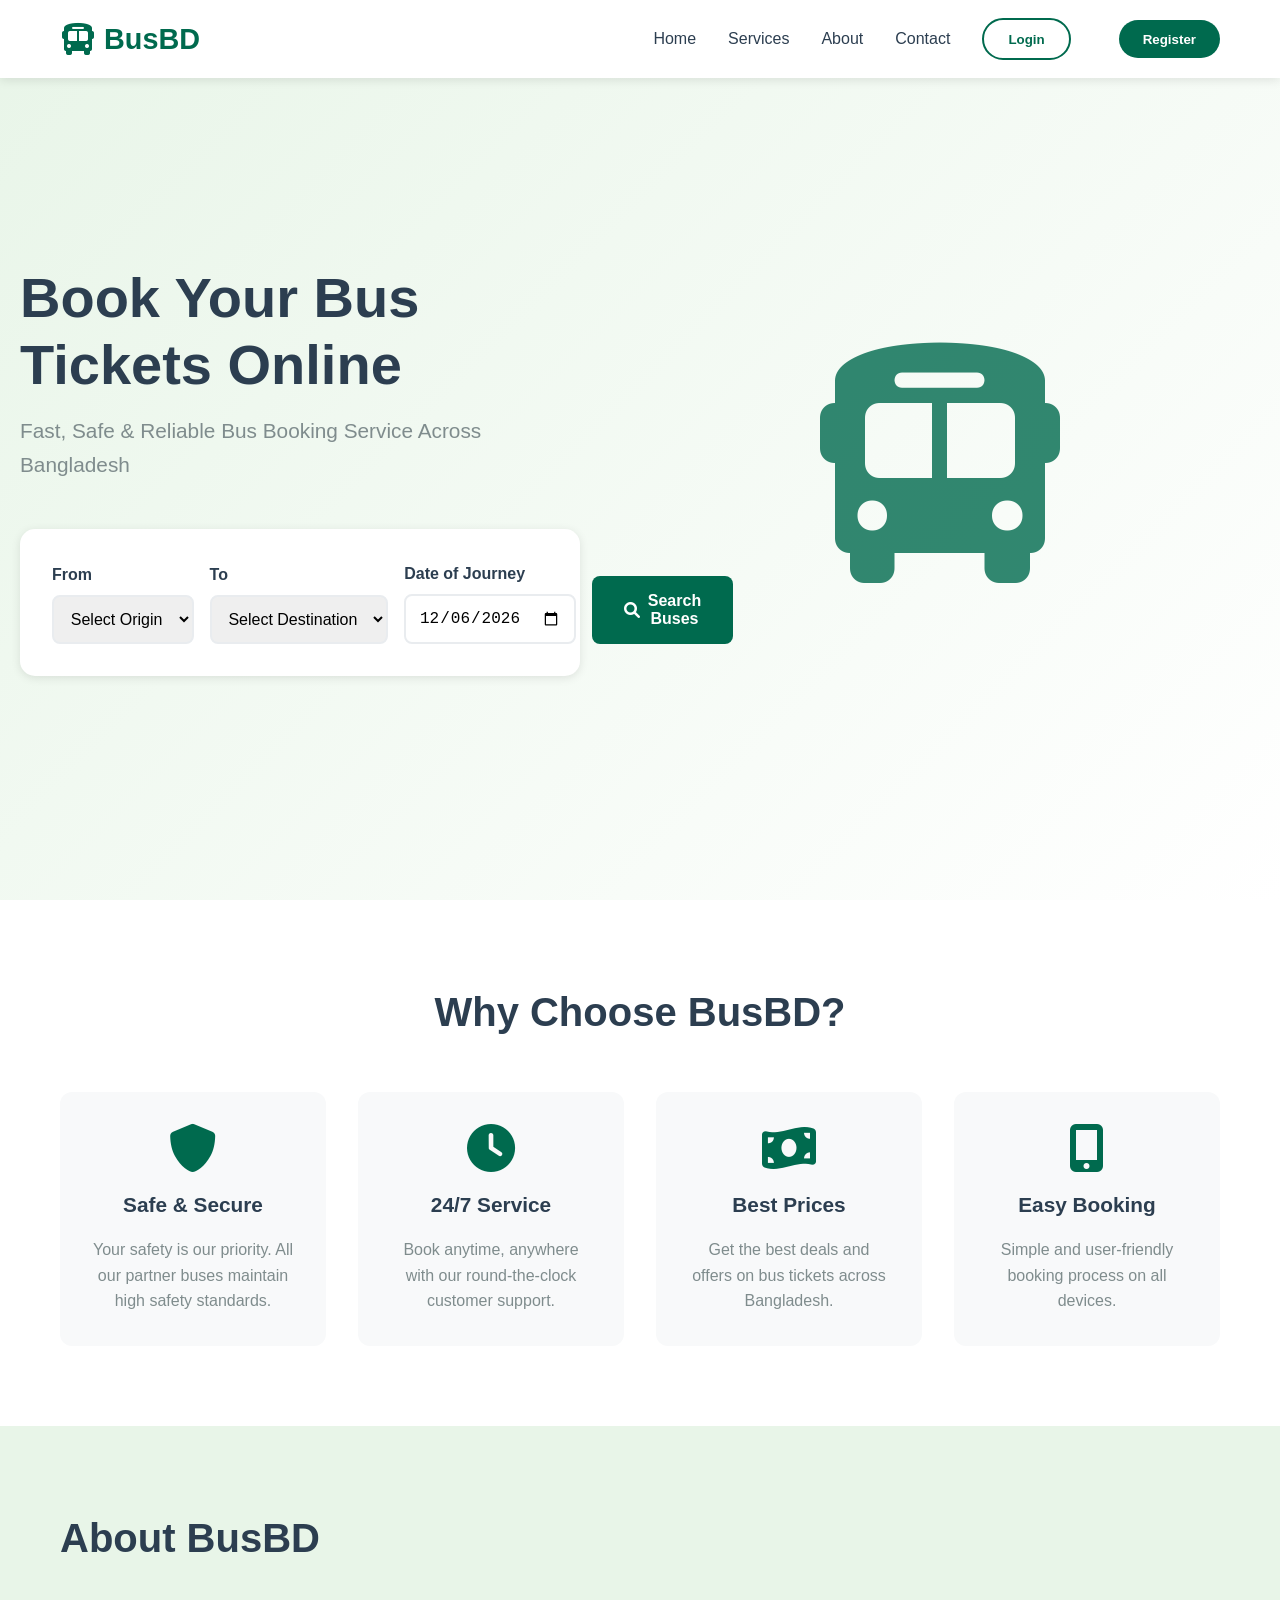
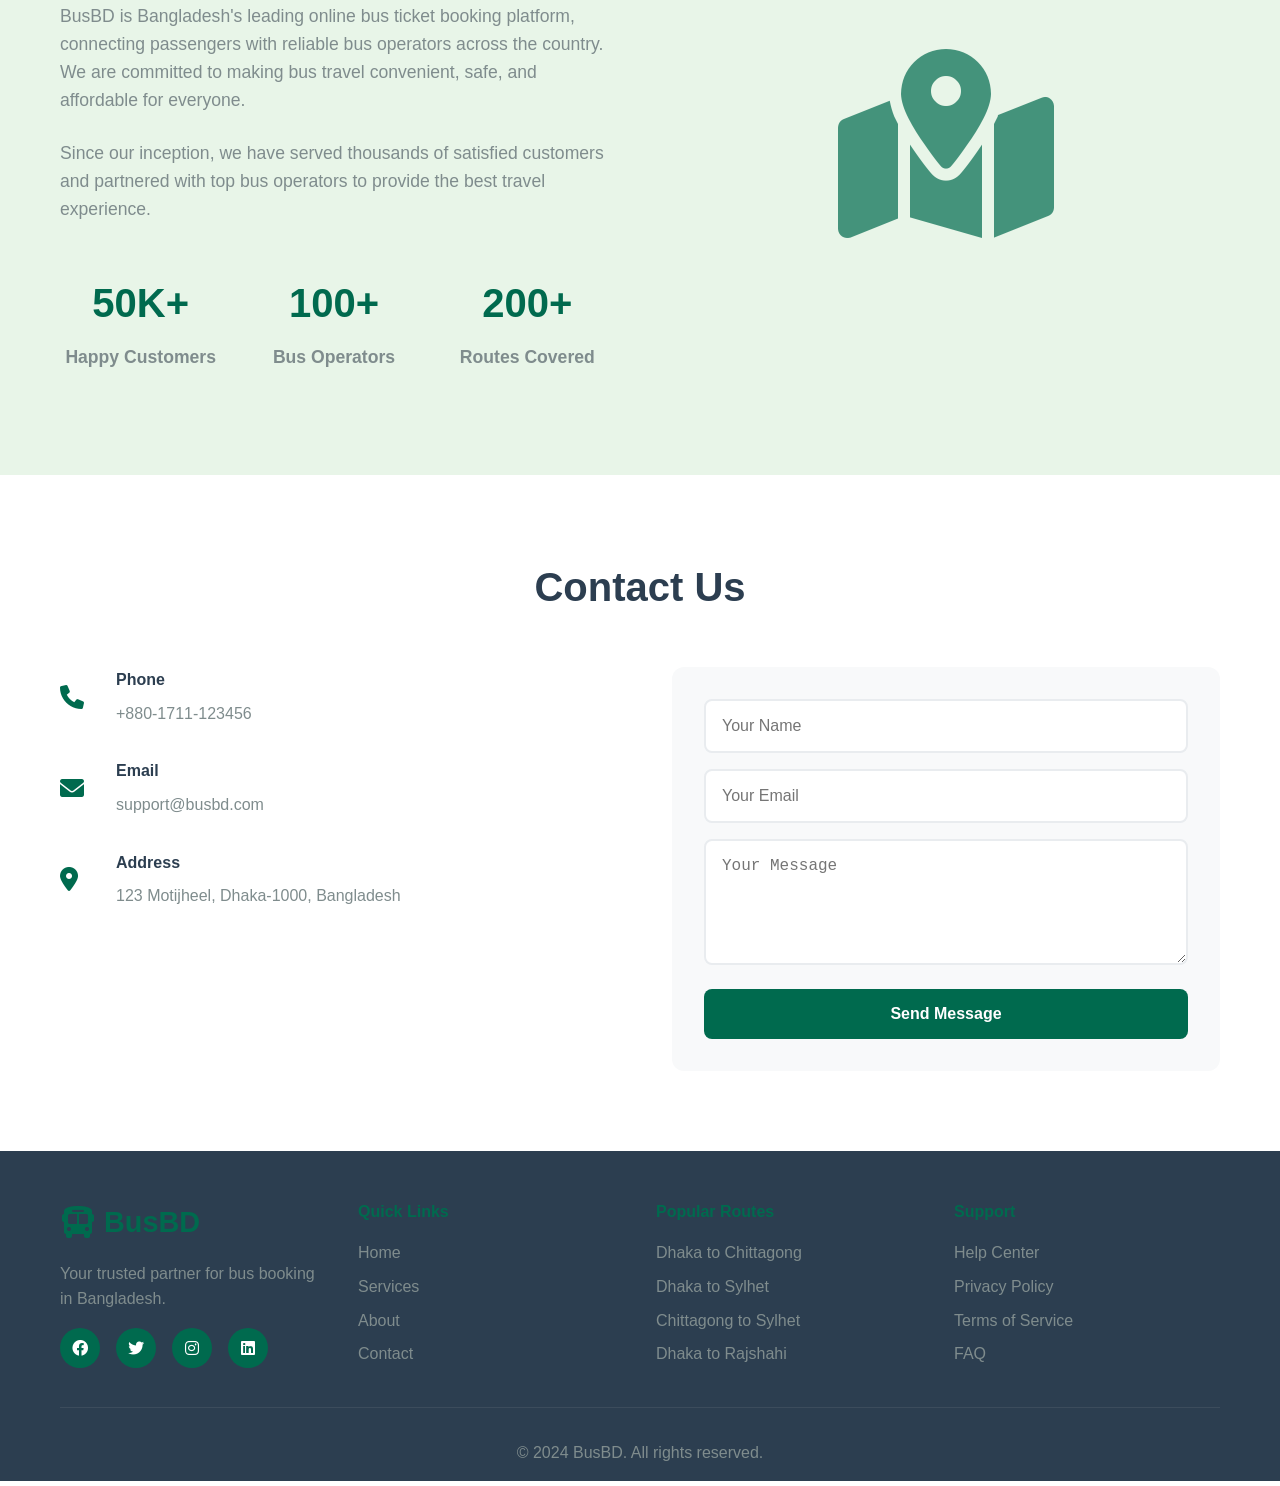
==== bus-ticketing-bd/index.html @ 6e62126b "Add BusBD bus ticketing website with full frontend implementation Co-authored-by: razinahmed45 <razi" ====
<!DOCTYPE html>
<html lang="en">
<head>
    <meta charset="UTF-8">
    <meta name="viewport" content="width=device-width, initial-scale=1.0">
    <title>BusBD - Your Trusted Bus Booking Partner</title>
    <link rel="stylesheet" href="styles.css">
    <link href="https://cdnjs.cloudflare.com/ajax/libs/font-awesome/6.0.0/css/all.min.css" rel="stylesheet">
</head>
<body>
    <!-- Navigation Bar -->
    <nav class="navbar">
        <div class="nav-container">
            <div class="nav-logo">
                <i class="fas fa-bus"></i>
                <span>BusBD</span>
            </div>
            <div class="nav-menu">
                <a href="#home" class="nav-link">Home</a>
                <a href="#services" class="nav-link">Services</a>
                <a href="#about" class="nav-link">About</a>
                <a href="#contact" class="nav-link">Contact</a>
                <button class="btn-login" onclick="showLoginModal()">Login</button>
                <button class="btn-register" onclick="showRegisterModal()">Register</button>
            </div>
            <div class="hamburger">
                <span class="bar"></span>
                <span class="bar"></span>
                <span class="bar"></span>
            </div>
        </div>
    </nav>

    <!-- Hero Section -->
    <section id="home" class="hero">
        <div class="hero-content">
            <h1>Book Your Bus Tickets Online</h1>
            <p>Fast, Safe & Reliable Bus Booking Service Across Bangladesh</p>
            
            <!-- Booking Form -->
            <div class="booking-form">
                <div class="form-row">
                    <div class="form-group">
                        <label for="from">From</label>
                        <select id="from" class="form-control">
                            <option value="">Select Origin</option>
                            <option value="dhaka">Dhaka</option>
                            <option value="chittagong">Chittagong</option>
                            <option value="sylhet">Sylhet</option>
                            <option value="rajshahi">Rajshahi</option>
                            <option value="khulna">Khulna</option>
                            <option value="barisal">Barisal</option>
                            <option value="rangpur">Rangpur</option>
                            <option value="comilla">Comilla</option>
                            <option value="mymensingh">Mymensingh</option>
                            <option value="jessore">Jessore</option>
                        </select>
                    </div>
                    <div class="form-group">
                        <label for="to">To</label>
                        <select id="to" class="form-control">
                            <option value="">Select Destination</option>
                            <option value="dhaka">Dhaka</option>
                            <option value="chittagong">Chittagong</option>
                            <option value="sylhet">Sylhet</option>
                            <option value="rajshahi">Rajshahi</option>
                            <option value="khulna">Khulna</option>
                            <option value="barisal">Barisal</option>
                            <option value="rangpur">Rangpur</option>
                            <option value="comilla">Comilla</option>
                            <option value="mymensingh">Mymensingh</option>
                            <option value="jessore">Jessore</option>
                        </select>
                    </div>
                    <div class="form-group">
                        <label for="date">Date of Journey</label>
                        <input type="date" id="date" class="form-control">
                    </div>
                    <div class="form-group">
                        <button type="button" class="btn-search" onclick="searchBuses()">
                            <i class="fas fa-search"></i> Search Buses
                        </button>
                    </div>
                </div>
            </div>
        </div>
        <div class="hero-image">
            <div class="bus-illustration">
                <i class="fas fa-bus"></i>
            </div>
        </div>
    </section>

    <!-- Bus Results Section -->
    <section id="bus-results" class="bus-results" style="display: none;">
        <div class="container">
            <h2>Available Buses</h2>
            <div id="buses-list" class="buses-list">
                <!-- Bus results will be populated here -->
            </div>
        </div>
    </section>

    <!-- Services Section -->
    <section id="services" class="services">
        <div class="container">
            <h2>Why Choose BusBD?</h2>
            <div class="services-grid">
                <div class="service-card">
                    <i class="fas fa-shield-alt"></i>
                    <h3>Safe & Secure</h3>
                    <p>Your safety is our priority. All our partner buses maintain high safety standards.</p>
                </div>
                <div class="service-card">
                    <i class="fas fa-clock"></i>
                    <h3>24/7 Service</h3>
                    <p>Book anytime, anywhere with our round-the-clock customer support.</p>
                </div>
                <div class="service-card">
                    <i class="fas fa-money-bill-wave"></i>
                    <h3>Best Prices</h3>
                    <p>Get the best deals and offers on bus tickets across Bangladesh.</p>
                </div>
                <div class="service-card">
                    <i class="fas fa-mobile-alt"></i>
                    <h3>Easy Booking</h3>
                    <p>Simple and user-friendly booking process on all devices.</p>
                </div>
            </div>
        </div>
    </section>

    <!-- About Section -->
    <section id="about" class="about">
        <div class="container">
            <div class="about-content">
                <div class="about-text">
                    <h2>About BusBD</h2>
                    <p>BusBD is Bangladesh's leading online bus ticket booking platform, connecting passengers with reliable bus operators across the country. We are committed to making bus travel convenient, safe, and affordable for everyone.</p>
                    <p>Since our inception, we have served thousands of satisfied customers and partnered with top bus operators to provide the best travel experience.</p>
                    <div class="stats">
                        <div class="stat">
                            <h3>50K+</h3>
                            <p>Happy Customers</p>
                        </div>
                        <div class="stat">
                            <h3>100+</h3>
                            <p>Bus Operators</p>
                        </div>
                        <div class="stat">
                            <h3>200+</h3>
                            <p>Routes Covered</p>
                        </div>
                    </div>
                </div>
                <div class="about-image">
                    <div class="map-illustration">
                        <i class="fas fa-map-marked-alt"></i>
                    </div>
                </div>
            </div>
        </div>
    </section>

    <!-- Contact Section -->
    <section id="contact" class="contact">
        <div class="container">
            <h2>Contact Us</h2>
            <div class="contact-content">
                <div class="contact-info">
                    <div class="contact-item">
                        <i class="fas fa-phone"></i>
                        <div>
                            <h4>Phone</h4>
                            <p>+880-1711-123456</p>
                        </div>
                    </div>
                    <div class="contact-item">
                        <i class="fas fa-envelope"></i>
                        <div>
                            <h4>Email</h4>
                            <p>support@busbd.com</p>
                        </div>
                    </div>
                    <div class="contact-item">
                        <i class="fas fa-map-marker-alt"></i>
                        <div>
                            <h4>Address</h4>
                            <p>123 Motijheel, Dhaka-1000, Bangladesh</p>
                        </div>
                    </div>
                </div>
                <div class="contact-form">
                    <form>
                        <input type="text" placeholder="Your Name" required>
                        <input type="email" placeholder="Your Email" required>
                        <textarea placeholder="Your Message" rows="5" required></textarea>
                        <button type="submit" class="btn-submit">Send Message</button>
                    </form>
                </div>
            </div>
        </div>
    </section>

    <!-- Footer -->
    <footer class="footer">
        <div class="container">
            <div class="footer-content">
                <div class="footer-section">
                    <div class="footer-logo">
                        <i class="fas fa-bus"></i>
                        <span>BusBD</span>
                    </div>
                    <p>Your trusted partner for bus booking in Bangladesh.</p>
                    <div class="social-links">
                        <a href="#"><i class="fab fa-facebook"></i></a>
                        <a href="#"><i class="fab fa-twitter"></i></a>
                        <a href="#"><i class="fab fa-instagram"></i></a>
                        <a href="#"><i class="fab fa-linkedin"></i></a>
                    </div>
                </div>
                <div class="footer-section">
                    <h4>Quick Links</h4>
                    <ul>
                        <li><a href="#home">Home</a></li>
                        <li><a href="#services">Services</a></li>
                        <li><a href="#about">About</a></li>
                        <li><a href="#contact">Contact</a></li>
                    </ul>
                </div>
                <div class="footer-section">
                    <h4>Popular Routes</h4>
                    <ul>
                        <li><a href="#">Dhaka to Chittagong</a></li>
                        <li><a href="#">Dhaka to Sylhet</a></li>
                        <li><a href="#">Chittagong to Sylhet</a></li>
                        <li><a href="#">Dhaka to Rajshahi</a></li>
                    </ul>
                </div>
                <div class="footer-section">
                    <h4>Support</h4>
                    <ul>
                        <li><a href="#">Help Center</a></li>
                        <li><a href="#">Privacy Policy</a></li>
                        <li><a href="#">Terms of Service</a></li>
                        <li><a href="#">FAQ</a></li>
                    </ul>
                </div>
            </div>
            <div class="footer-bottom">
                <p>&copy; 2024 BusBD. All rights reserved.</p>
            </div>
        </div>
    </footer>

    <!-- Login Modal -->
    <div id="loginModal" class="modal">
        <div class="modal-content">
            <span class="close" onclick="closeModal('loginModal')">&times;</span>
            <h2>Login to Your Account</h2>
            <form id="loginForm" onsubmit="handleLogin(event)">
                <div class="form-group">
                    <label for="loginEmail">Email or Phone</label>
                    <input type="text" id="loginEmail" required>
                </div>
                <div class="form-group">
                    <label for="loginPassword">Password</label>
                    <input type="password" id="loginPassword" required>
                </div>
                <div class="form-options">
                    <label class="checkbox">
                        <input type="checkbox" id="rememberMe">
                        <span class="checkmark"></span>
                        Remember me
                    </label>
                    <a href="#" class="forgot-password">Forgot Password?</a>
                </div>
                <button type="submit" class="btn-submit">Login</button>
                <p class="form-switch">Don't have an account? <a href="#" onclick="switchToRegister()">Register here</a></p>
            </form>
        </div>
    </div>

    <!-- Register Modal -->
    <div id="registerModal" class="modal">
        <div class="modal-content">
            <span class="close" onclick="closeModal('registerModal')">&times;</span>
            <h2>Create Your Account</h2>
            <form id="registerForm" onsubmit="handleRegister(event)">
                <div class="form-row">
                    <div class="form-group">
                        <label for="firstName">First Name</label>
                        <input type="text" id="firstName" required>
                    </div>
                    <div class="form-group">
                        <label for="lastName">Last Name</label>
                        <input type="text" id="lastName" required>
                    </div>
                </div>
                <div class="form-group">
                    <label for="registerEmail">Email</label>
                    <input type="email" id="registerEmail" required>
                </div>
                <div class="form-group">
                    <label for="phone">Phone Number</label>
                    <input type="tel" id="phone" placeholder="+880" required>
                </div>
                <div class="form-group">
                    <label for="registerPassword">Password</label>
                    <input type="password" id="registerPassword" required>
                </div>
                <div class="form-group">
                    <label for="confirmPassword">Confirm Password</label>
                    <input type="password" id="confirmPassword" required>
                </div>
                <div class="form-options">
                    <label class="checkbox">
                        <input type="checkbox" id="agreeTerms" required>
                        <span class="checkmark"></span>
                        I agree to the <a href="#">Terms and Conditions</a>
                    </label>
                </div>
                <button type="submit" class="btn-submit">Create Account</button>
                <p class="form-switch">Already have an account? <a href="#" onclick="switchToLogin()">Login here</a></p>
            </form>
        </div>
    </div>

    <script src="script.js"></script>
</body>
</html>
---- bus-ticketing-bd/styles.css ----
/* Reset and Base Styles */
* {
    margin: 0;
    padding: 0;
    box-sizing: border-box;
}

body {
    font-family: 'Segoe UI', Tahoma, Geneva, Verdana, sans-serif;
    line-height: 1.6;
    color: #333;
    overflow-x: hidden;
}

.container {
    max-width: 1200px;
    margin: 0 auto;
    padding: 0 20px;
}

/* Color Scheme - Bangladesh Theme */
:root {
    --primary-color: #006A4E; /* Bangladesh Green */
    --secondary-color: #DC143C; /* Bangladesh Red */
    --accent-color: #FF6B35;
    --light-green: #E8F5E8;
    --dark-green: #004A36;
    --text-dark: #2C3E50;
    --text-light: #7F8C8D;
    --white: #FFFFFF;
    --light-gray: #F8F9FA;
    --border-color: #E9ECEF;
    --shadow: 0 2px 10px rgba(0, 0, 0, 0.1);
}

/* Navigation */
.navbar {
    background: var(--white);
    box-shadow: var(--shadow);
    position: fixed;
    top: 0;
    width: 100%;
    z-index: 1000;
    padding: 1rem 0;
}

.nav-container {
    display: flex;
    justify-content: space-between;
    align-items: center;
    max-width: 1200px;
    margin: 0 auto;
    padding: 0 20px;
}

.nav-logo {
    display: flex;
    align-items: center;
    font-size: 1.8rem;
    font-weight: bold;
    color: var(--primary-color);
}

.nav-logo i {
    margin-right: 0.5rem;
    font-size: 2rem;
}

.nav-menu {
    display: flex;
    align-items: center;
    gap: 2rem;
}

.nav-link {
    text-decoration: none;
    color: var(--text-dark);
    font-weight: 500;
    transition: color 0.3s ease;
    position: relative;
}

.nav-link:hover {
    color: var(--primary-color);
}

.nav-link::after {
    content: '';
    position: absolute;
    bottom: -5px;
    left: 0;
    width: 0;
    height: 2px;
    background: var(--primary-color);
    transition: width 0.3s ease;
}

.nav-link:hover::after {
    width: 100%;
}

.btn-login, .btn-register {
    padding: 0.7rem 1.5rem;
    border: none;
    border-radius: 25px;
    font-weight: 600;
    cursor: pointer;
    transition: all 0.3s ease;
    text-decoration: none;
    display: inline-block;
}

.btn-login {
    background: transparent;
    color: var(--primary-color);
    border: 2px solid var(--primary-color);
}

.btn-login:hover {
    background: var(--primary-color);
    color: var(--white);
}

.btn-register {
    background: var(--primary-color);
    color: var(--white);
    margin-left: 1rem;
}

.btn-register:hover {
    background: var(--dark-green);
}

.hamburger {
    display: none;
    flex-direction: column;
    cursor: pointer;
}

.bar {
    width: 25px;
    height: 3px;
    background: var(--primary-color);
    margin: 3px 0;
    transition: 0.3s;
}

/* Hero Section */
.hero {
    background: linear-gradient(135deg, var(--light-green) 0%, var(--white) 100%);
    min-height: 100vh;
    display: flex;
    align-items: center;
    padding: 120px 0 80px;
}

.hero-content {
    flex: 1;
    max-width: 600px;
    padding: 0 20px;
}

.hero h1 {
    font-size: 3.5rem;
    color: var(--text-dark);
    margin-bottom: 1rem;
    line-height: 1.2;
}

.hero p {
    font-size: 1.3rem;
    color: var(--text-light);
    margin-bottom: 3rem;
}

.hero-image {
    flex: 1;
    display: flex;
    justify-content: center;
    align-items: center;
    padding: 0 20px;
}

.bus-illustration {
    font-size: 15rem;
    color: var(--primary-color);
    opacity: 0.8;
    animation: float 3s ease-in-out infinite;
}

@keyframes float {
    0%, 100% { transform: translateY(0px); }
    50% { transform: translateY(-20px); }
}

/* Booking Form */
.booking-form {
    background: var(--white);
    padding: 2rem;
    border-radius: 15px;
    box-shadow: var(--shadow);
    margin-top: 2rem;
}

.form-row {
    display: grid;
    grid-template-columns: 1fr 1fr 1fr auto;
    gap: 1rem;
    align-items: end;
}

.form-group {
    display: flex;
    flex-direction: column;
}

.form-group label {
    margin-bottom: 0.5rem;
    font-weight: 600;
    color: var(--text-dark);
}

.form-control {
    padding: 0.8rem;
    border: 2px solid var(--border-color);
    border-radius: 8px;
    font-size: 1rem;
    transition: border-color 0.3s ease;
}

.form-control:focus {
    outline: none;
    border-color: var(--primary-color);
}

.btn-search {
    background: var(--primary-color);
    color: var(--white);
    border: none;
    padding: 1rem 2rem;
    border-radius: 8px;
    font-size: 1rem;
    font-weight: 600;
    cursor: pointer;
    transition: all 0.3s ease;
    display: flex;
    align-items: center;
    gap: 0.5rem;
}

.btn-search:hover {
    background: var(--dark-green);
    transform: translateY(-2px);
}

/* Bus Results */
.bus-results {
    padding: 4rem 0;
    background: var(--light-gray);
}

.bus-results h2 {
    text-align: center;
    margin-bottom: 3rem;
    color: var(--text-dark);
    font-size: 2.5rem;
}

.buses-list {
    display: flex;
    flex-direction: column;
    gap: 1rem;
}

.bus-card {
    background: var(--white);
    padding: 2rem;
    border-radius: 12px;
    box-shadow: var(--shadow);
    display: grid;
    grid-template-columns: 1fr 2fr 1fr auto;
    gap: 2rem;
    align-items: center;
    transition: transform 0.3s ease;
}

.bus-card:hover {
    transform: translateY(-5px);
}

.bus-info h3 {
    color: var(--primary-color);
    font-size: 1.3rem;
    margin-bottom: 0.5rem;
}

.bus-type {
    color: var(--text-light);
    font-size: 0.9rem;
}

.route-info {
    display: flex;
    align-items: center;
    gap: 1rem;
}

.time-info {
    text-align: center;
}

.departure, .arrival {
    font-size: 1.2rem;
    font-weight: bold;
    color: var(--text-dark);
}

.duration {
    color: var(--text-light);
    font-size: 0.9rem;
}

.price-info {
    text-align: center;
}

.price {
    font-size: 1.5rem;
    font-weight: bold;
    color: var(--secondary-color);
}

.currency {
    font-size: 0.9rem;
    color: var(--text-light);
}

.btn-book {
    background: var(--secondary-color);
    color: var(--white);
    border: none;
    padding: 1rem 2rem;
    border-radius: 8px;
    font-weight: 600;
    cursor: pointer;
    transition: all 0.3s ease;
}

.btn-book:hover {
    background: #B91C3C;
    transform: translateY(-2px);
}

/* Services Section */
.services {
    padding: 5rem 0;
    background: var(--white);
}

.services h2 {
    text-align: center;
    margin-bottom: 3rem;
    color: var(--text-dark);
    font-size: 2.5rem;
}

.services-grid {
    display: grid;
    grid-template-columns: repeat(auto-fit, minmax(250px, 1fr));
    gap: 2rem;
}

.service-card {
    text-align: center;
    padding: 2rem;
    border-radius: 12px;
    transition: transform 0.3s ease;
    background: var(--light-gray);
}

.service-card:hover {
    transform: translateY(-10px);
    box-shadow: var(--shadow);
}

.service-card i {
    font-size: 3rem;
    color: var(--primary-color);
    margin-bottom: 1rem;
}

.service-card h3 {
    color: var(--text-dark);
    margin-bottom: 1rem;
    font-size: 1.3rem;
}

.service-card p {
    color: var(--text-light);
}

/* About Section */
.about {
    padding: 5rem 0;
    background: var(--light-green);
}

.about-content {
    display: grid;
    grid-template-columns: 1fr 1fr;
    gap: 4rem;
    align-items: center;
}

.about-text h2 {
    color: var(--text-dark);
    margin-bottom: 2rem;
    font-size: 2.5rem;
}

.about-text p {
    color: var(--text-light);
    margin-bottom: 1.5rem;
    font-size: 1.1rem;
}

.stats {
    display: grid;
    grid-template-columns: repeat(3, 1fr);
    gap: 2rem;
    margin-top: 3rem;
}

.stat {
    text-align: center;
}

.stat h3 {
    font-size: 2.5rem;
    color: var(--primary-color);
    margin-bottom: 0.5rem;
}

.stat p {
    color: var(--text-light);
    font-weight: 600;
}

.about-image {
    display: flex;
    justify-content: center;
    align-items: center;
}

.map-illustration {
    font-size: 12rem;
    color: var(--primary-color);
    opacity: 0.7;
}

/* Contact Section */
.contact {
    padding: 5rem 0;
    background: var(--white);
}

.contact h2 {
    text-align: center;
    margin-bottom: 3rem;
    color: var(--text-dark);
    font-size: 2.5rem;
}

.contact-content {
    display: grid;
    grid-template-columns: 1fr 1fr;
    gap: 4rem;
}

.contact-info {
    display: flex;
    flex-direction: column;
    gap: 2rem;
}

.contact-item {
    display: flex;
    align-items: center;
    gap: 1rem;
}

.contact-item i {
    font-size: 1.5rem;
    color: var(--primary-color);
    width: 40px;
}

.contact-item h4 {
    color: var(--text-dark);
    margin-bottom: 0.5rem;
}

.contact-item p {
    color: var(--text-light);
}

.contact-form {
    background: var(--light-gray);
    padding: 2rem;
    border-radius: 12px;
}

.contact-form input,
.contact-form textarea {
    width: 100%;
    padding: 1rem;
    margin-bottom: 1rem;
    border: 2px solid var(--border-color);
    border-radius: 8px;
    font-size: 1rem;
    transition: border-color 0.3s ease;
}

.contact-form input:focus,
.contact-form textarea:focus {
    outline: none;
    border-color: var(--primary-color);
}

.btn-submit {
    background: var(--primary-color);
    color: var(--white);
    border: none;
    padding: 1rem 2rem;
    border-radius: 8px;
    font-size: 1rem;
    font-weight: 600;
    cursor: pointer;
    transition: all 0.3s ease;
    width: 100%;
}

.btn-submit:hover {
    background: var(--dark-green);
}

/* Footer */
.footer {
    background: var(--text-dark);
    color: var(--white);
    padding: 3rem 0 1rem;
}

.footer-content {
    display: grid;
    grid-template-columns: repeat(auto-fit, minmax(250px, 1fr));
    gap: 2rem;
    margin-bottom: 2rem;
}

.footer-section h4 {
    margin-bottom: 1rem;
    color: var(--primary-color);
}

.footer-logo {
    display: flex;
    align-items: center;
    font-size: 1.8rem;
    font-weight: bold;
    color: var(--primary-color);
    margin-bottom: 1rem;
}

.footer-logo i {
    margin-right: 0.5rem;
    font-size: 2rem;
}

.footer-section p {
    color: var(--text-light);
    margin-bottom: 1rem;
}

.footer-section ul {
    list-style: none;
}

.footer-section ul li {
    margin-bottom: 0.5rem;
}

.footer-section ul li a {
    color: var(--text-light);
    text-decoration: none;
    transition: color 0.3s ease;
}

.footer-section ul li a:hover {
    color: var(--primary-color);
}

.social-links {
    display: flex;
    gap: 1rem;
    margin-top: 1rem;
}

.social-links a {
    width: 40px;
    height: 40px;
    background: var(--primary-color);
    color: var(--white);
    display: flex;
    align-items: center;
    justify-content: center;
    border-radius: 50%;
    text-decoration: none;
    transition: all 0.3s ease;
}

.social-links a:hover {
    background: var(--secondary-color);
    transform: translateY(-3px);
}

.footer-bottom {
    text-align: center;
    padding-top: 2rem;
    border-top: 1px solid #3C4C5C;
    color: var(--text-light);
}

/* Modal Styles */
.modal {
    display: none;
    position: fixed;
    z-index: 2000;
    left: 0;
    top: 0;
    width: 100%;
    height: 100%;
    background-color: rgba(0, 0, 0, 0.5);
    backdrop-filter: blur(5px);
}

.modal-content {
    background-color: var(--white);
    margin: 5% auto;
    padding: 2rem;
    border-radius: 15px;
    width: 90%;
    max-width: 500px;
    position: relative;
    animation: modalSlideIn 0.3s ease;
}

@keyframes modalSlideIn {
    from {
        opacity: 0;
        transform: translateY(-50px);
    }
    to {
        opacity: 1;
        transform: translateY(0);
    }
}

.close {
    color: var(--text-light);
    float: right;
    font-size: 2rem;
    font-weight: bold;
    cursor: pointer;
    transition: color 0.3s ease;
}

.close:hover {
    color: var(--secondary-color);
}

.modal-content h2 {
    color: var(--text-dark);
    margin-bottom: 2rem;
    text-align: center;
}

.modal-content .form-row {
    display: grid;
    grid-template-columns: 1fr 1fr;
    gap: 1rem;
}

.modal-content .form-group {
    margin-bottom: 1rem;
}

.modal-content .form-group label {
    display: block;
    margin-bottom: 0.5rem;
    color: var(--text-dark);
    font-weight: 600;
}

.modal-content .form-group input {
    width: 100%;
    padding: 0.8rem;
    border: 2px solid var(--border-color);
    border-radius: 8px;
    font-size: 1rem;
    transition: border-color 0.3s ease;
}

.modal-content .form-group input:focus {
    outline: none;
    border-color: var(--primary-color);
}

.form-options {
    display: flex;
    justify-content: space-between;
    align-items: center;
    margin: 1rem 0;
}

.checkbox {
    display: flex;
    align-items: center;
    cursor: pointer;
    user-select: none;
}

.checkbox input {
    width: auto !important;
    margin-right: 0.5rem;
}

.forgot-password {
    color: var(--primary-color);
    text-decoration: none;
    font-size: 0.9rem;
}

.forgot-password:hover {
    text-decoration: underline;
}

.form-switch {
    text-align: center;
    margin-top: 1rem;
    color: var(--text-light);
}

.form-switch a {
    color: var(--primary-color);
    text-decoration: none;
    font-weight: 600;
}

.form-switch a:hover {
    text-decoration: underline;
}

/* Responsive Design */
@media (max-width: 768px) {
    .nav-menu {
        display: none;
    }
    
    .hamburger {
        display: flex;
    }
    
    .hero {
        flex-direction: column;
        text-align: center;
        padding: 100px 0 60px;
    }
    
    .hero h1 {
        font-size: 2.5rem;
    }
    
    .hero-image {
        margin-top: 2rem;
    }
    
    .bus-illustration {
        font-size: 8rem;
    }
    
    .form-row {
        grid-template-columns: 1fr;
    }
    
    .bus-card {
        grid-template-columns: 1fr;
        text-align: center;
        gap: 1rem;
    }
    
    .about-content {
        grid-template-columns: 1fr;
        gap: 2rem;
    }
    
    .contact-content {
        grid-template-columns: 1fr;
        gap: 2rem;
    }
    
    .stats {
        grid-template-columns: 1fr;
        gap: 1rem;
    }
    
    .services-grid {
        grid-template-columns: 1fr;
    }
    
    .footer-content {
        grid-template-columns: 1fr;
        text-align: center;
    }
    
    .modal-content {
        margin: 10% auto;
        padding: 1.5rem;
    }
    
    .modal-content .form-row {
        grid-template-columns: 1fr;
    }
}

@media (max-width: 480px) {
    .hero h1 {
        font-size: 2rem;
    }
    
    .hero p {
        font-size: 1.1rem;
    }
    
    .bus-illustration {
        font-size: 6rem;
    }
    
    .map-illustration {
        font-size: 8rem;
    }
    
    .booking-form {
        padding: 1rem;
    }
}

/* Smooth Scrolling */
html {
    scroll-behavior: smooth;
}

/* Loading Animation */
.loading {
    display: inline-block;
    width: 20px;
    height: 20px;
    border: 3px solid rgba(255, 255, 255, 0.3);
    border-radius: 50%;
    border-top-color: var(--white);
    animation: spin 1s ease-in-out infinite;
}

@keyframes spin {
    to { transform: rotate(360deg); }
}

/* Success Message */
.success-message {
    background: #d4edda;
    color: #155724;
    padding: 1rem;
    border-radius: 8px;
    margin-bottom: 1rem;
    border: 1px solid #c3e6cb;
}

/* Error Message */
.error-message {
    background: #f8d7da;
    color: #721c24;
    padding: 1rem;
    border-radius: 8px;
    margin-bottom: 1rem;
    border: 1px solid #f5c6cb;
}
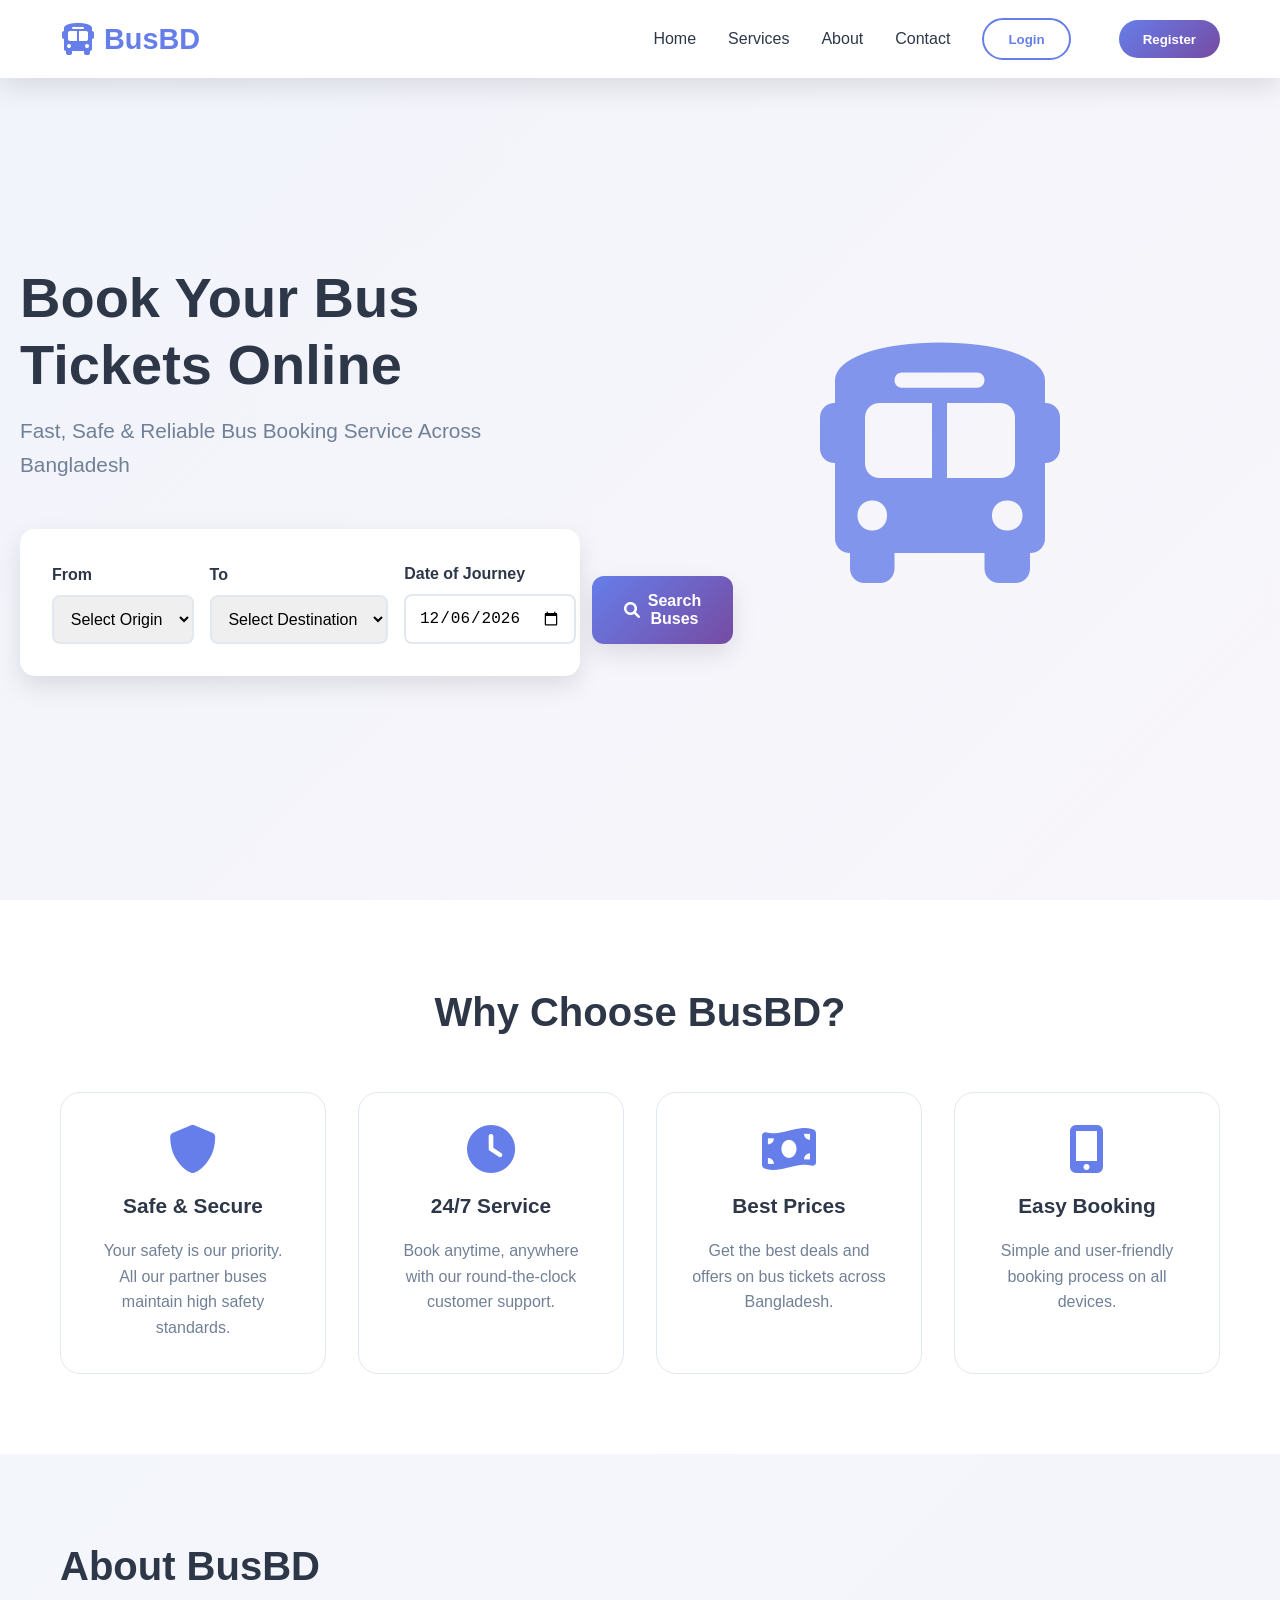
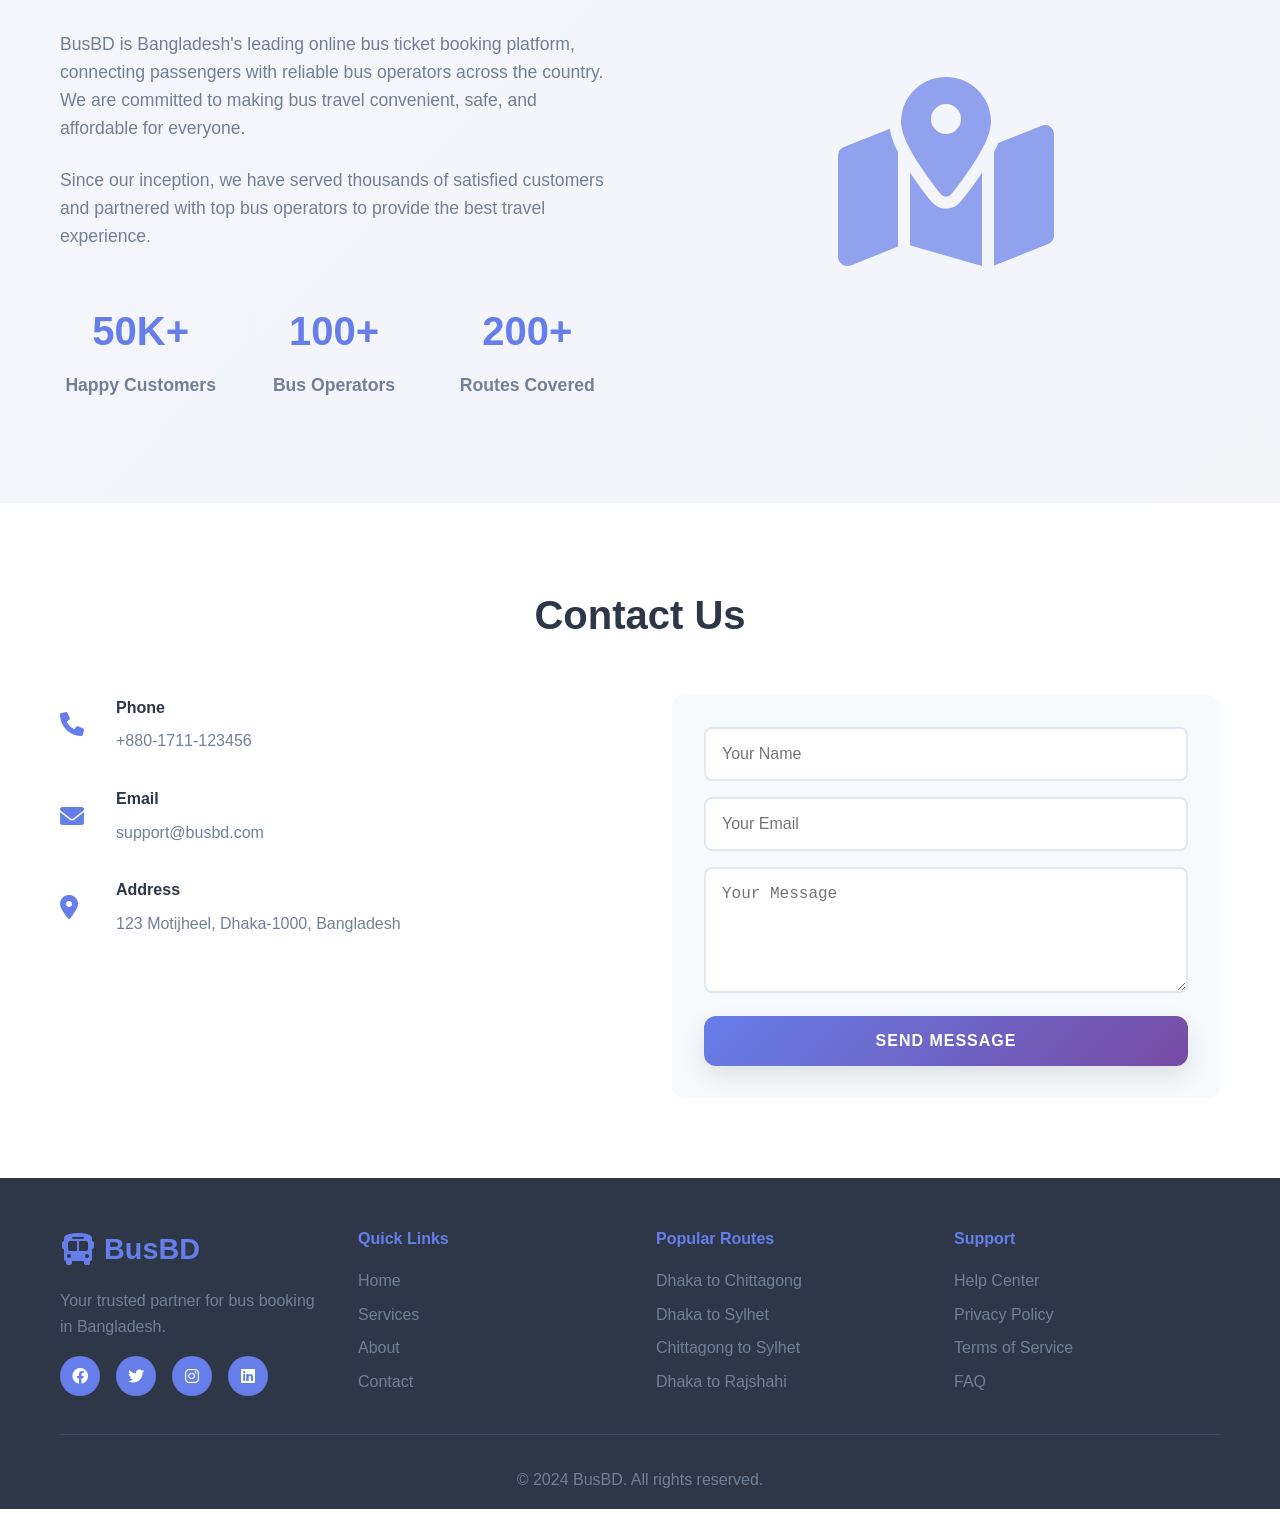
==== commit e946781f: "Enhance UI with modern design, improved modals, and responsive features Co-authored-by: razinahmed45" ====
--- a/bus-ticketing-bd/index.html
+++ b/bus-ticketing-bd/index.html
@@ -257,27 +257,29 @@
     <div id="loginModal" class="modal">
         <div class="modal-content">
             <span class="close" onclick="closeModal('loginModal')">&times;</span>
-            <h2>Login to Your Account</h2>
-            <form id="loginForm" onsubmit="handleLogin(event)">
-                <div class="form-group">
-                    <label for="loginEmail">Email or Phone</label>
-                    <input type="text" id="loginEmail" required>
-                </div>
-                <div class="form-group">
-                    <label for="loginPassword">Password</label>
-                    <input type="password" id="loginPassword" required>
-                </div>
-                <div class="form-options">
-                    <label class="checkbox">
-                        <input type="checkbox" id="rememberMe">
-                        <span class="checkmark"></span>
-                        Remember me
-                    </label>
-                    <a href="#" class="forgot-password">Forgot Password?</a>
-                </div>
-                <button type="submit" class="btn-submit">Login</button>
-                <p class="form-switch">Don't have an account? <a href="#" onclick="switchToRegister()">Register here</a></p>
-            </form>
+            <h2>Welcome Back</h2>
+            <div class="modal-form-container">
+                <form id="loginForm" onsubmit="handleLogin(event)">
+                    <div class="form-group">
+                        <label for="loginEmail">Email or Phone</label>
+                        <input type="text" id="loginEmail" required>
+                    </div>
+                    <div class="form-group">
+                        <label for="loginPassword">Password</label>
+                        <input type="password" id="loginPassword" required>
+                    </div>
+                    <div class="form-options">
+                        <label class="checkbox">
+                            <input type="checkbox" id="rememberMe">
+                            <span class="checkmark"></span>
+                            Remember me
+                        </label>
+                        <a href="#" class="forgot-password">Forgot Password?</a>
+                    </div>
+                    <button type="submit" class="btn-submit">Login</button>
+                    <p class="form-switch">Don't have an account? <a href="#" onclick="switchToRegister()">Register here</a></p>
+                </form>
+            </div>
         </div>
     </div>
 
@@ -285,44 +287,46 @@
     <div id="registerModal" class="modal">
         <div class="modal-content">
             <span class="close" onclick="closeModal('registerModal')">&times;</span>
-            <h2>Create Your Account</h2>
-            <form id="registerForm" onsubmit="handleRegister(event)">
-                <div class="form-row">
-                    <div class="form-group">
-                        <label for="firstName">First Name</label>
-                        <input type="text" id="firstName" required>
-                    </div>
-                    <div class="form-group">
-                        <label for="lastName">Last Name</label>
-                        <input type="text" id="lastName" required>
-                    </div>
-                </div>
-                <div class="form-group">
-                    <label for="registerEmail">Email</label>
-                    <input type="email" id="registerEmail" required>
-                </div>
-                <div class="form-group">
-                    <label for="phone">Phone Number</label>
-                    <input type="tel" id="phone" placeholder="+880" required>
-                </div>
-                <div class="form-group">
-                    <label for="registerPassword">Password</label>
-                    <input type="password" id="registerPassword" required>
-                </div>
-                <div class="form-group">
-                    <label for="confirmPassword">Confirm Password</label>
-                    <input type="password" id="confirmPassword" required>
-                </div>
-                <div class="form-options">
-                    <label class="checkbox">
-                        <input type="checkbox" id="agreeTerms" required>
-                        <span class="checkmark"></span>
-                        I agree to the <a href="#">Terms and Conditions</a>
-                    </label>
-                </div>
-                <button type="submit" class="btn-submit">Create Account</button>
-                <p class="form-switch">Already have an account? <a href="#" onclick="switchToLogin()">Login here</a></p>
-            </form>
+            <h2>Join BusBD</h2>
+            <div class="modal-form-container">
+                <form id="registerForm" onsubmit="handleRegister(event)">
+                    <div class="form-row">
+                        <div class="form-group">
+                            <label for="firstName">First Name</label>
+                            <input type="text" id="firstName" required>
+                        </div>
+                        <div class="form-group">
+                            <label for="lastName">Last Name</label>
+                            <input type="text" id="lastName" required>
+                        </div>
+                    </div>
+                    <div class="form-group">
+                        <label for="registerEmail">Email</label>
+                        <input type="email" id="registerEmail" required>
+                    </div>
+                    <div class="form-group">
+                        <label for="phone">Phone Number</label>
+                        <input type="tel" id="phone" placeholder="+880" required>
+                    </div>
+                    <div class="form-group">
+                        <label for="registerPassword">Password</label>
+                        <input type="password" id="registerPassword" required>
+                    </div>
+                    <div class="form-group">
+                        <label for="confirmPassword">Confirm Password</label>
+                        <input type="password" id="confirmPassword" required>
+                    </div>
+                    <div class="form-options">
+                        <label class="checkbox">
+                            <input type="checkbox" id="agreeTerms" required>
+                            <span class="checkmark"></span>
+                            I agree to the <a href="#">Terms and Conditions</a>
+                        </label>
+                    </div>
+                    <button type="submit" class="btn-submit">Create Account</button>
+                    <p class="form-switch">Already have an account? <a href="#" onclick="switchToLogin()">Login here</a></p>
+                </form>
+            </div>
         </div>
     </div>
 
--- a/bus-ticketing-bd/styles.css
+++ b/bus-ticketing-bd/styles.css
@@ -18,19 +18,23 @@
     padding: 0 20px;
 }
 
-/* Color Scheme - Bangladesh Theme */
+/* Modern Color Scheme */
 :root {
-    --primary-color: #006A4E; /* Bangladesh Green */
-    --secondary-color: #DC143C; /* Bangladesh Red */
-    --accent-color: #FF6B35;
-    --light-green: #E8F5E8;
-    --dark-green: #004A36;
-    --text-dark: #2C3E50;
-    --text-light: #7F8C8D;
+    --primary-color: #667eea; /* Modern Blue */
+    --secondary-color: #764ba2; /* Purple */
+    --accent-color: #f093fb; /* Pink */
+    --gradient-primary: linear-gradient(135deg, #667eea 0%, #764ba2 100%);
+    --gradient-secondary: linear-gradient(135deg, #f093fb 0%, #f5576c 100%);
+    --gradient-light: linear-gradient(135deg, #667eea 0%, #764ba2 100%);
+    --light-bg: #f8fafc;
+    --dark-bg: #1a202c;
+    --text-dark: #2d3748;
+    --text-light: #718096;
     --white: #FFFFFF;
-    --light-gray: #F8F9FA;
-    --border-color: #E9ECEF;
-    --shadow: 0 2px 10px rgba(0, 0, 0, 0.1);
+    --light-gray: #f7fafc;
+    --border-color: #e2e8f0;
+    --shadow: 0 10px 25px rgba(0, 0, 0, 0.1);
+    --shadow-lg: 0 20px 40px rgba(0, 0, 0, 0.15);
 }
 
 /* Navigation */
@@ -122,13 +126,16 @@
 }
 
 .btn-register {
-    background: var(--primary-color);
+    background: var(--gradient-primary);
     color: var(--white);
     margin-left: 1rem;
+    border: none;
 }
 
 .btn-register:hover {
-    background: var(--dark-green);
+    background: var(--gradient-secondary);
+    transform: translateY(-2px);
+    box-shadow: var(--shadow);
 }
 
 .hamburger {
@@ -147,17 +154,32 @@
 
 /* Hero Section */
 .hero {
-    background: linear-gradient(135deg, var(--light-green) 0%, var(--white) 100%);
+    background: linear-gradient(135deg, var(--light-bg) 0%, var(--white) 100%);
     min-height: 100vh;
     display: flex;
     align-items: center;
     padding: 120px 0 80px;
+    position: relative;
+}
+
+.hero::before {
+    content: '';
+    position: absolute;
+    top: 0;
+    left: 0;
+    right: 0;
+    bottom: 0;
+    background: var(--gradient-primary);
+    opacity: 0.05;
+    z-index: 0;
 }
 
 .hero-content {
     flex: 1;
     max-width: 600px;
     padding: 0 20px;
+    position: relative;
+    z-index: 1;
 }
 
 .hero h1 {
@@ -179,6 +201,8 @@
     justify-content: center;
     align-items: center;
     padding: 0 20px;
+    position: relative;
+    z-index: 1;
 }
 
 .bus-illustration {
@@ -234,11 +258,11 @@
 }
 
 .btn-search {
-    background: var(--primary-color);
+    background: var(--gradient-primary);
     color: var(--white);
     border: none;
     padding: 1rem 2rem;
-    border-radius: 8px;
+    border-radius: 12px;
     font-size: 1rem;
     font-weight: 600;
     cursor: pointer;
@@ -246,11 +270,13 @@
     display: flex;
     align-items: center;
     gap: 0.5rem;
+    box-shadow: var(--shadow);
 }
 
 .btn-search:hover {
-    background: var(--dark-green);
-    transform: translateY(-2px);
+    background: var(--gradient-secondary);
+    transform: translateY(-3px);
+    box-shadow: var(--shadow-lg);
 }
 
 /* Bus Results */
@@ -336,19 +362,23 @@
 }
 
 .btn-book {
-    background: var(--secondary-color);
+    background: var(--gradient-secondary);
     color: var(--white);
     border: none;
     padding: 1rem 2rem;
-    border-radius: 8px;
+    border-radius: 12px;
     font-weight: 600;
     cursor: pointer;
     transition: all 0.3s ease;
+    box-shadow: var(--shadow);
+    text-transform: uppercase;
+    letter-spacing: 0.5px;
 }
 
 .btn-book:hover {
-    background: #B91C3C;
-    transform: translateY(-2px);
+    background: var(--gradient-primary);
+    transform: translateY(-3px);
+    box-shadow: var(--shadow-lg);
 }
 
 /* Services Section */
@@ -373,14 +403,41 @@
 .service-card {
     text-align: center;
     padding: 2rem;
-    border-radius: 12px;
-    transition: transform 0.3s ease;
-    background: var(--light-gray);
+    border-radius: 20px;
+    transition: all 0.3s ease;
+    background: var(--white);
+    border: 1px solid var(--border-color);
+    position: relative;
+    overflow: hidden;
+}
+
+.service-card::before {
+    content: '';
+    position: absolute;
+    top: 0;
+    left: -100%;
+    width: 100%;
+    height: 100%;
+    background: var(--gradient-primary);
+    opacity: 0;
+    transition: all 0.5s ease;
+    z-index: 0;
+}
+
+.service-card:hover::before {
+    left: 0;
+    opacity: 0.05;
 }
 
 .service-card:hover {
     transform: translateY(-10px);
-    box-shadow: var(--shadow);
+    box-shadow: var(--shadow-lg);
+    border-color: var(--primary-color);
+}
+
+.service-card > * {
+    position: relative;
+    z-index: 1;
 }
 
 .service-card i {
@@ -402,7 +459,20 @@
 /* About Section */
 .about {
     padding: 5rem 0;
-    background: var(--light-green);
+    background: var(--light-bg);
+    position: relative;
+}
+
+.about::before {
+    content: '';
+    position: absolute;
+    top: 0;
+    left: 0;
+    right: 0;
+    bottom: 0;
+    background: var(--gradient-primary);
+    opacity: 0.03;
+    z-index: 0;
 }
 
 .about-content {
@@ -410,6 +480,8 @@
     grid-template-columns: 1fr 1fr;
     gap: 4rem;
     align-items: center;
+    position: relative;
+    z-index: 1;
 }
 
 .about-text h2 {
@@ -528,20 +600,25 @@
 }
 
 .btn-submit {
-    background: var(--primary-color);
+    background: var(--gradient-primary);
     color: var(--white);
     border: none;
     padding: 1rem 2rem;
-    border-radius: 8px;
+    border-radius: 12px;
     font-size: 1rem;
     font-weight: 600;
     cursor: pointer;
     transition: all 0.3s ease;
     width: 100%;
+    box-shadow: var(--shadow);
+    text-transform: uppercase;
+    letter-spacing: 1px;
 }
 
 .btn-submit:hover {
-    background: var(--dark-green);
+    background: var(--gradient-secondary);
+    transform: translateY(-2px);
+    box-shadow: var(--shadow-lg);
 }
 
 /* Footer */
@@ -640,49 +717,91 @@
     top: 0;
     width: 100%;
     height: 100%;
-    background-color: rgba(0, 0, 0, 0.5);
-    backdrop-filter: blur(5px);
+    background-color: rgba(0, 0, 0, 0.6);
+    backdrop-filter: blur(10px);
+    animation: modalFadeIn 0.3s ease;
+}
+
+@keyframes modalFadeIn {
+    from { opacity: 0; }
+    to { opacity: 1; }
 }
 
 .modal-content {
-    background-color: var(--white);
-    margin: 5% auto;
-    padding: 2rem;
-    border-radius: 15px;
+    background: var(--white);
+    margin: 3% auto;
+    padding: 0;
+    border-radius: 20px;
     width: 90%;
-    max-width: 500px;
+    max-width: 450px;
     position: relative;
-    animation: modalSlideIn 0.3s ease;
+    animation: modalSlideIn 0.4s cubic-bezier(0.4, 0, 0.2, 1);
+    box-shadow: var(--shadow-lg);
+    overflow: hidden;
 }
 
 @keyframes modalSlideIn {
     from {
         opacity: 0;
-        transform: translateY(-50px);
+        transform: translateY(-30px) scale(0.95);
     }
     to {
         opacity: 1;
-        transform: translateY(0);
-    }
+        transform: translateY(0) scale(1);
+    }
+}
+
+.modal-content::before {
+    content: '';
+    position: absolute;
+    top: 0;
+    left: 0;
+    right: 0;
+    height: 100px;
+    background: var(--gradient-primary);
+    z-index: 0;
 }
 
 .close {
-    color: var(--text-light);
-    float: right;
-    font-size: 2rem;
+    position: absolute;
+    top: 15px;
+    right: 20px;
+    color: var(--white);
+    font-size: 1.5rem;
     font-weight: bold;
     cursor: pointer;
-    transition: color 0.3s ease;
+    transition: all 0.3s ease;
+    z-index: 10;
+    width: 30px;
+    height: 30px;
+    display: flex;
+    align-items: center;
+    justify-content: center;
+    border-radius: 50%;
+    background: rgba(255, 255, 255, 0.2);
 }
 
 .close:hover {
-    color: var(--secondary-color);
+    background: rgba(255, 255, 255, 0.3);
+    transform: rotate(90deg);
 }
 
 .modal-content h2 {
-    color: var(--text-dark);
-    margin-bottom: 2rem;
+    color: var(--white);
+    margin: 0;
     text-align: center;
+    padding: 2rem 2rem 1rem;
+    position: relative;
+    z-index: 1;
+    font-size: 1.8rem;
+    font-weight: 600;
+}
+
+.modal-form-container {
+    padding: 1rem 2rem 2rem;
+    background: var(--white);
+    position: relative;
+    z-index: 1;
 }
 
 .modal-content .form-row {
@@ -692,7 +811,7 @@
 }
 
 .modal-content .form-group {
-    margin-bottom: 1rem;
+    margin-bottom: 1.5rem;
 }
 
 .modal-content .form-group label {
@@ -700,20 +819,27 @@
     margin-bottom: 0.5rem;
     color: var(--text-dark);
     font-weight: 600;
+    font-size: 0.9rem;
+    text-transform: uppercase;
+    letter-spacing: 0.5px;
 }
 
 .modal-content .form-group input {
     width: 100%;
-    padding: 0.8rem;
+    padding: 1rem;
     border: 2px solid var(--border-color);
-    border-radius: 8px;
+    border-radius: 12px;
     font-size: 1rem;
-    transition: border-color 0.3s ease;
+    transition: all 0.3s ease;
+    background: var(--light-gray);
 }
 
 .modal-content .form-group input:focus {
     outline: none;
     border-color: var(--primary-color);
+    background: var(--white);
+    box-shadow: 0 0 0 3px rgba(102, 126, 234, 0.1);
+    transform: translateY(-2px);
 }
 
 .form-options {
@@ -824,8 +950,12 @@
     }
     
     .modal-content {
-        margin: 10% auto;
-        padding: 1.5rem;
+        margin: 5% auto;
+        max-width: 95%;
+    }
+    
+    .modal-form-container {
+        padding: 1rem 1.5rem 2rem;
     }
     
     .modal-content .form-row {
